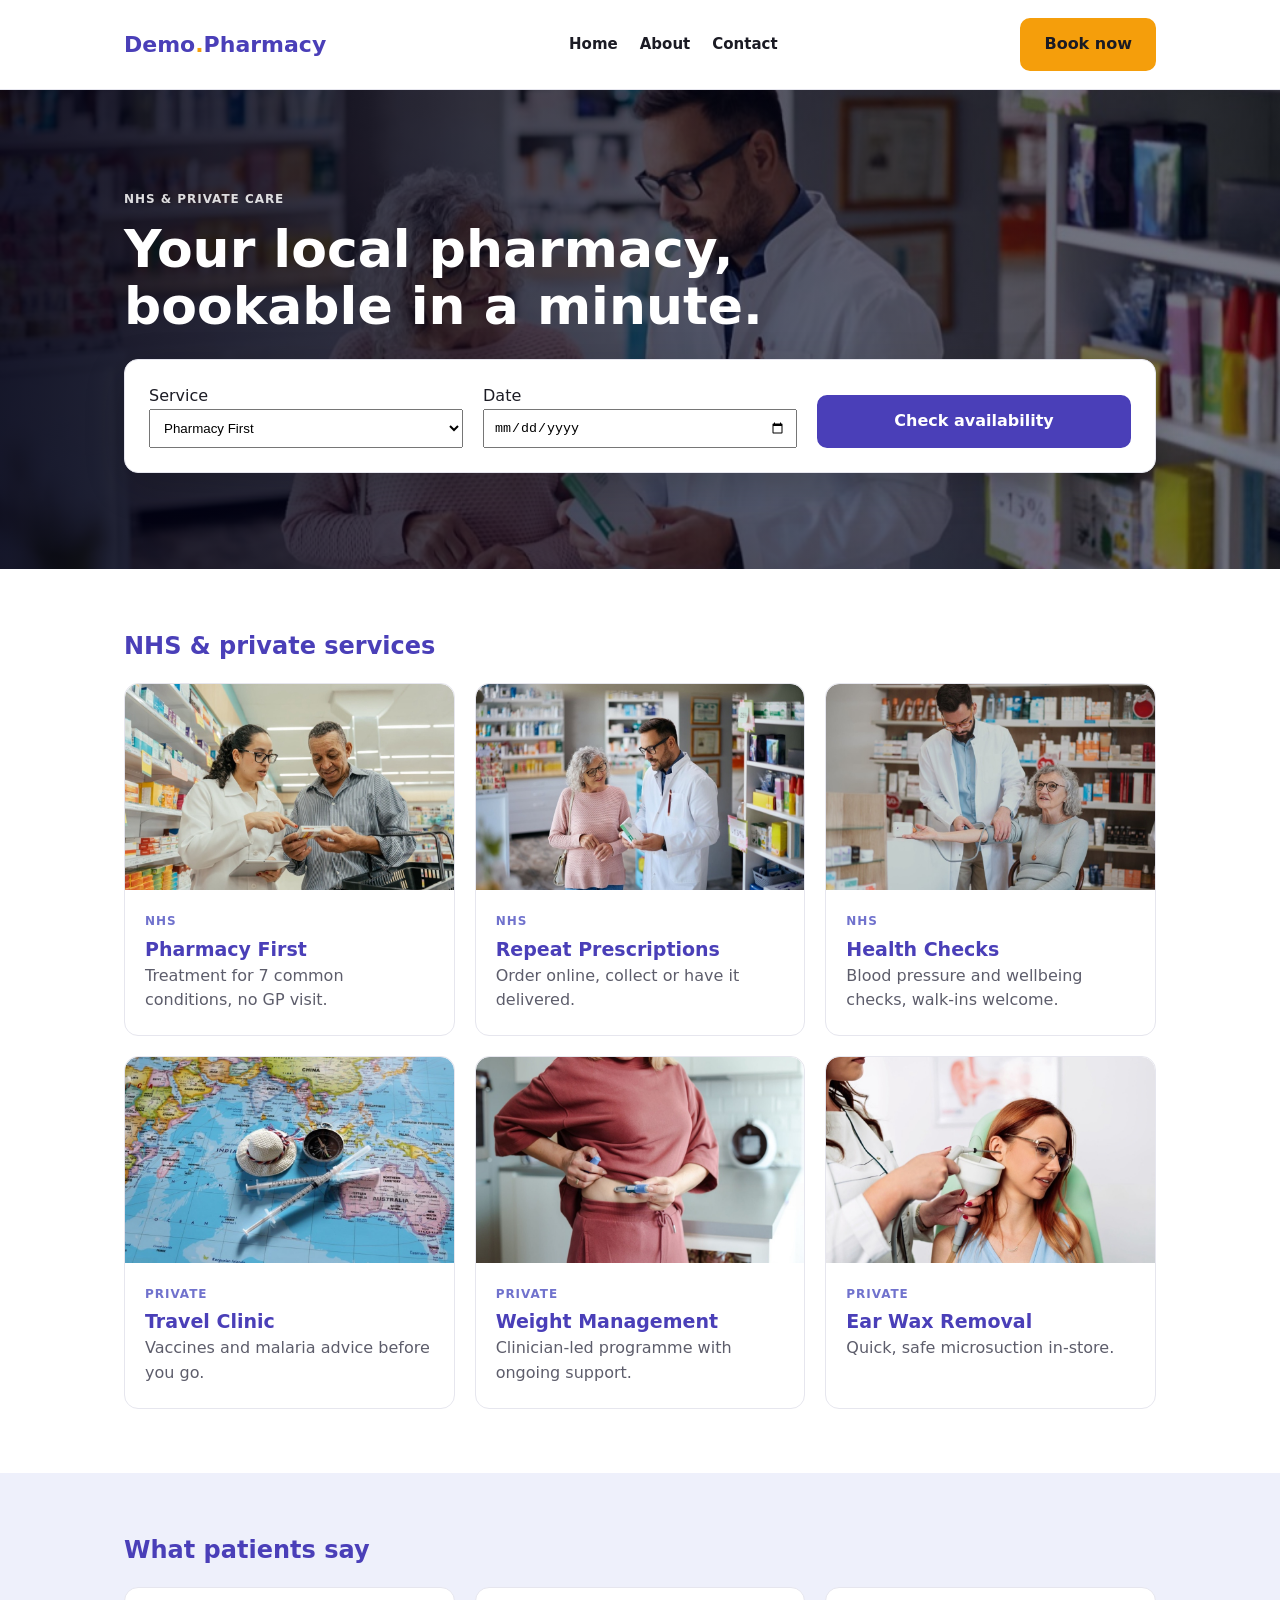
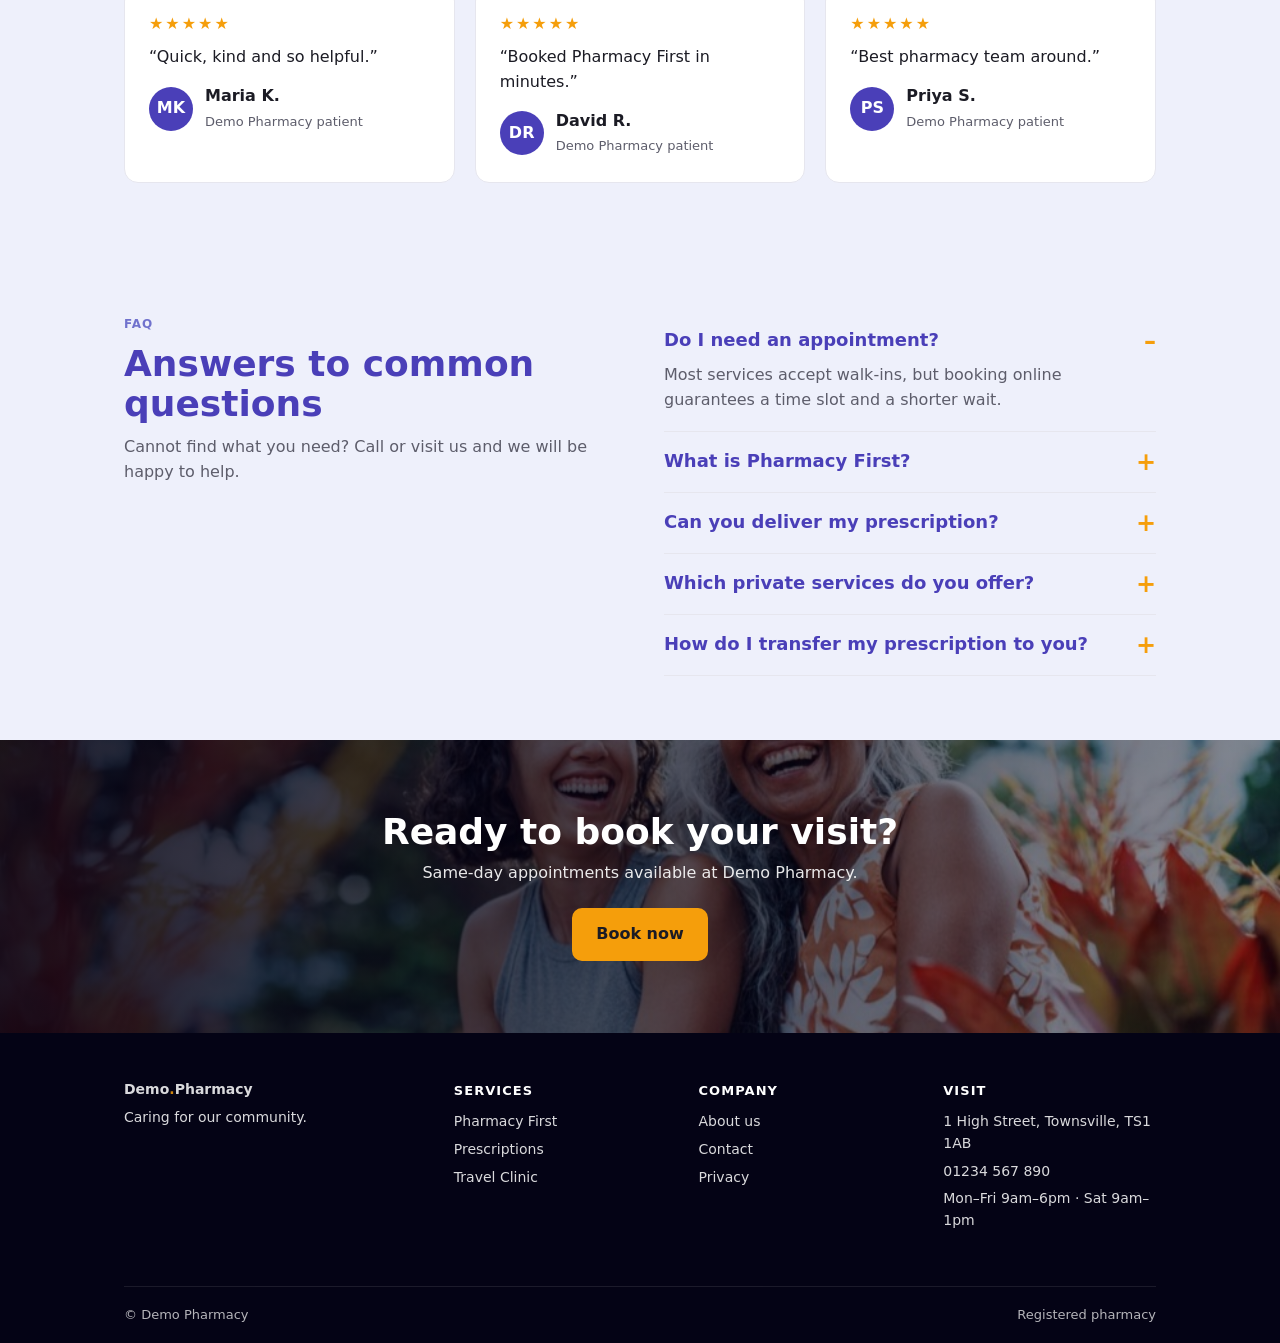
==== template.html @ 2a88455e "feat: add pharmacy theme suite demo with template gallery and live customiser Static, no-build demo " ====
<!doctype html><meta charset="utf-8"><meta name="viewport" content="width=device-width,initial-scale=1">
<link rel="stylesheet" href="base.css"><body></body>
<script type="module">
import { render, templates, DEFAULT_CONTENT } from './templates.js';
const q = new URLSearchParams(location.search), key = templates[q.get('t')] ? q.get('t') : 'compass', page = q.get('p') || 'home';
let C = DEFAULT_CONTENT;
const draw = () => document.body.innerHTML = render(key, page, C);
draw();
// Brand try-on + content channel (plan §5.4): shell posts CSS vars and page content.
addEventListener('message', e => {
  const { vars, content } = e.data || {};
  if (vars) for (const [k, v] of Object.entries(vars)) document.documentElement.style.setProperty(k, v);
  if (content) { C = { ...DEFAULT_CONTENT, ...content }; draw(); }
});
parent.postMessage({ type: 'ready', page }, '*');
</script>
---- base.css ----
/* Token contract (plan §5.1). Inputs set by theme.js; everything else derived. */
:root {
  --color-brand-primary: #4a3fb8;
  --color-brand-accent: #f59e0b;
  --font-heading: system-ui, sans-serif; --font-body: system-ui, sans-serif; --font-weight-heading: 700;
  --radius-card: 14px; --radius-btn: 10px;
  --color-brand-primary-hover: color-mix(in oklab, var(--color-brand-primary) 85%, black);
  --color-brand-primary-mid: color-mix(in oklab, var(--color-brand-primary) 75%, white);
  --color-brand-dark: color-mix(in oklab, var(--color-brand-primary) 55%, black);
  --color-brand-darkest: color-mix(in oklab, var(--color-brand-primary) 25%, black);
  --color-brand-light: color-mix(in oklab, var(--color-brand-primary) 8%, white);
  --color-brand-light-alt: color-mix(in oklab, var(--color-brand-accent) 10%, white);
  --color-brand-cta: var(--color-brand-accent);
  --ink: #1b1b24; --muted: #5d5d6b; --line: #e6e6ee;
}
* { box-sizing: border-box; margin: 0 }
body { font: 16px/1.55 var(--font-body); color: var(--ink); background: #fff }
h1, h2, h3 { font-family: var(--font-heading); font-weight: var(--font-weight-heading); line-height: 1.1; color: var(--color-brand-primary) }
a { color: inherit; text-decoration: none }
.wrap { max-width: 1080px; margin: 0 auto; padding: 0 24px }
.sec { padding: 64px 0 }
.btn { display: inline-block; padding: 12px 22px; border-radius: var(--radius-btn); font-weight: 700; background: var(--color-brand-primary); color: #fff; border: 2px solid var(--color-brand-primary) }
.btn:hover { background: var(--color-brand-primary-hover) }
.btn.cta { background: var(--color-brand-cta); border-color: var(--color-brand-cta); color: var(--ink) }
.btn.ghost { background: none; color: var(--color-brand-primary) }
.card { background: #fff; border: 1px solid var(--line); border-radius: var(--radius-card); padding: 24px }
.tag { font-size: 12px; letter-spacing: .08em; text-transform: uppercase; font-weight: 700; color: var(--color-brand-primary-mid) }
.ph { background: linear-gradient(135deg, var(--color-brand-primary-mid), var(--color-brand-accent)); border-radius: var(--radius-card); min-height: 280px }
.muted { color: var(--muted) }
.grid { display: grid; gap: 20px }
.g2 { grid-template-columns: repeat(2, 1fr) } .g3 { grid-template-columns: repeat(3, 1fr) }
header.h { border-bottom: 1px solid var(--line) }
header.h .wrap { display: flex; align-items: center; justify-content: space-between; padding-top: 18px; padding-bottom: 18px; gap: 16px; flex-wrap: wrap }
header.h nav { display: flex; gap: 22px; font-weight: 600; font-size: 15px }
.logo { font: var(--font-weight-heading) 22px var(--font-heading); color: var(--color-brand-primary) }
.logo b { color: var(--color-brand-accent) }
header.centered .wrap { flex-direction: column }
.hero-pad { padding: 72px 0 }
.light { background: var(--color-brand-light) }
.dark { background: var(--color-brand-darkest); color: #fff }
.dark h2, .dark h3, .dark .logo { color: #fff }
footer > .wrap { padding-top: 40px; padding-bottom: 40px; display: flex; justify-content: space-between; gap: 24px; flex-wrap: wrap }
.stars { color: var(--color-brand-accent); letter-spacing: 2px }
.bento { grid-template-columns: repeat(4, 1fr); grid-auto-rows: 150px }
.bento .card:first-child { grid-column: span 2; grid-row: span 2; background: var(--color-brand-primary); color: #fff }
.bento .card:first-child h3 { color: #fff }
.row { display: flex; justify-content: space-between; padding: 18px 0; border-bottom: 1px solid var(--line); gap: 16px }
@media (max-width: 720px) { .g2, .g3, .bento { grid-template-columns: 1fr } .bento .card:first-child { grid-column: auto; grid-row: auto } header.h nav { display: none } }

/* ---- imagery ---- */
.pic { width: 100%; height: 100%; display: block; object-fit: cover; border-radius: var(--radius-card) }
.frame-img { position: relative; min-height: 340px } .frame-img .pic { position: absolute; inset: 0 }
.bgimg { position: relative; background-size: cover; background-position: center; color: #fff; isolation: isolate }
.bgimg::before { content: ""; position: absolute; inset: 0; z-index: -1; background: linear-gradient(90deg, color-mix(in oklab, var(--color-brand-darkest) 88%, transparent), color-mix(in oklab, var(--color-brand-darkest) 45%, transparent)) }
.bgimg h1, .bgimg h2, .bgimg h3 { color: #fff }
.bgimg .tag { color: #fff; opacity: .85 }
.simg { aspect-ratio: 16/10; overflow: hidden; border-radius: var(--radius-card) var(--radius-card) 0 0 }
.simg .pic { border-radius: 0; transition: transform .4s } .scard:hover .simg .pic { transform: scale(1.05) }
.scard { background: #fff; border: 1px solid var(--line); border-radius: var(--radius-card); overflow: hidden }
.scard .b { padding: 18px 20px 22px } .scard h3 { font-size: 19px; margin: 6px 0 4px }
.ovl { position: relative; overflow: hidden; border-radius: var(--radius-card); color: #fff; min-height: 150px; isolation: isolate }
.ovl .pic { position: absolute; inset: 0; z-index: -2; border-radius: 0 } .ovl::before { content: ""; position: absolute; inset: 0; z-index: -1; background: linear-gradient(0deg, color-mix(in oklab, var(--color-brand-darkest) 85%, transparent), transparent 70%) }
.ovl .t { position: absolute; left: 18px; right: 18px; bottom: 16px } .ovl h3 { color: #fff; font-size: 20px }
.bento .ovl { min-height: 0 }
.faq details { border-bottom: 1px solid var(--line); padding: 18px 0 }
.faq summary { cursor: pointer; font: var(--font-weight-heading) 18px var(--font-heading); color: var(--color-brand-primary); list-style: none; display: flex; justify-content: space-between; gap: 16px }
.faq summary::after { content: "+"; font-size: 24px; line-height: 1; color: var(--color-brand-accent) } .faq details[open] summary::after { content: "–" }
.faq details p { margin-top: 10px; color: var(--muted); max-width: 640px }
.avatar { width: 44px; height: 44px; border-radius: 50%; background: var(--color-brand-primary); color: #fff; display: grid; place-items: center; font-weight: 700; flex: none }
.avatar.lg { width: 84px; height: 84px; font-size: 28px; margin-bottom: 14px; background: linear-gradient(135deg, var(--color-brand-primary-mid), var(--color-brand-accent)) }
.who { display: flex; gap: 12px; align-items: center; margin-top: 14px }
.cta-band { padding: 72px 0; text-align: center } .cta-band h2 { font-size: 36px; margin-bottom: 10px } .cta-band p { max-width: 520px; margin: 0 auto 22px; opacity: .9 }
.fcols { display: grid; grid-template-columns: 1.4fr 1fr 1fr 1fr; gap: 32px; padding: 48px 0 }
.fcols h4 { margin-bottom: 10px; font-size: 13px; text-transform: uppercase; letter-spacing: .08em } .fcols a, .fcols p { display: block; margin-bottom: 6px; opacity: .85; font-size: 14px }
.fbar { border-top: 1px solid #ffffff22; padding: 18px 0; font-size: 13px; opacity: .7; display: flex; justify-content: space-between; gap: 12px; flex-wrap: wrap }
footer.light .fbar { border-color: var(--line) }
footer.photo { display: grid; grid-template-columns: 1fr 1.4fr }
footer.photo > .pimg { position: relative; min-height: 280px } footer.photo > .pimg .pic { position: absolute; inset: 0; border-radius: 0 }
@media (max-width: 720px) { .fcols, footer.photo { grid-template-columns: 1fr } }
footer.photo > .wrap { display: block; margin: 0; max-width: none; align-self: center; padding-top: 40px; padding-bottom: 0 }
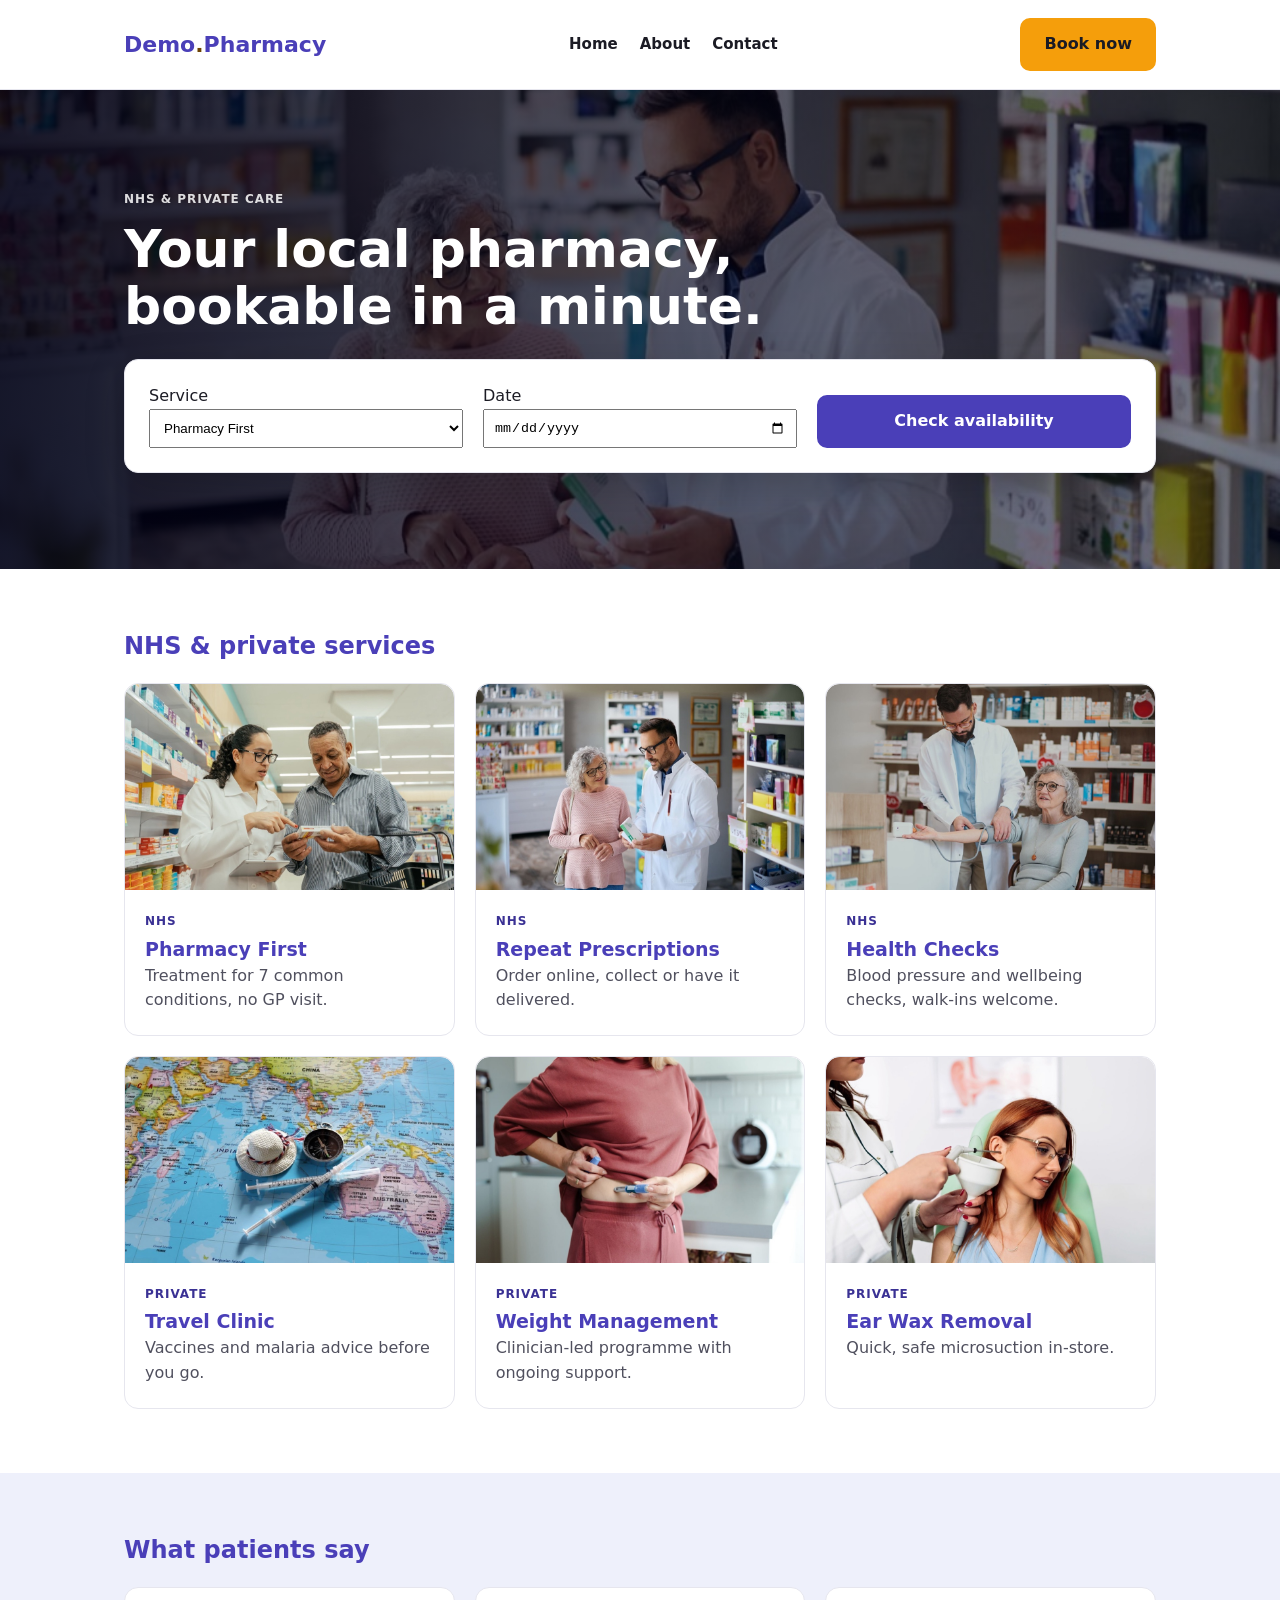
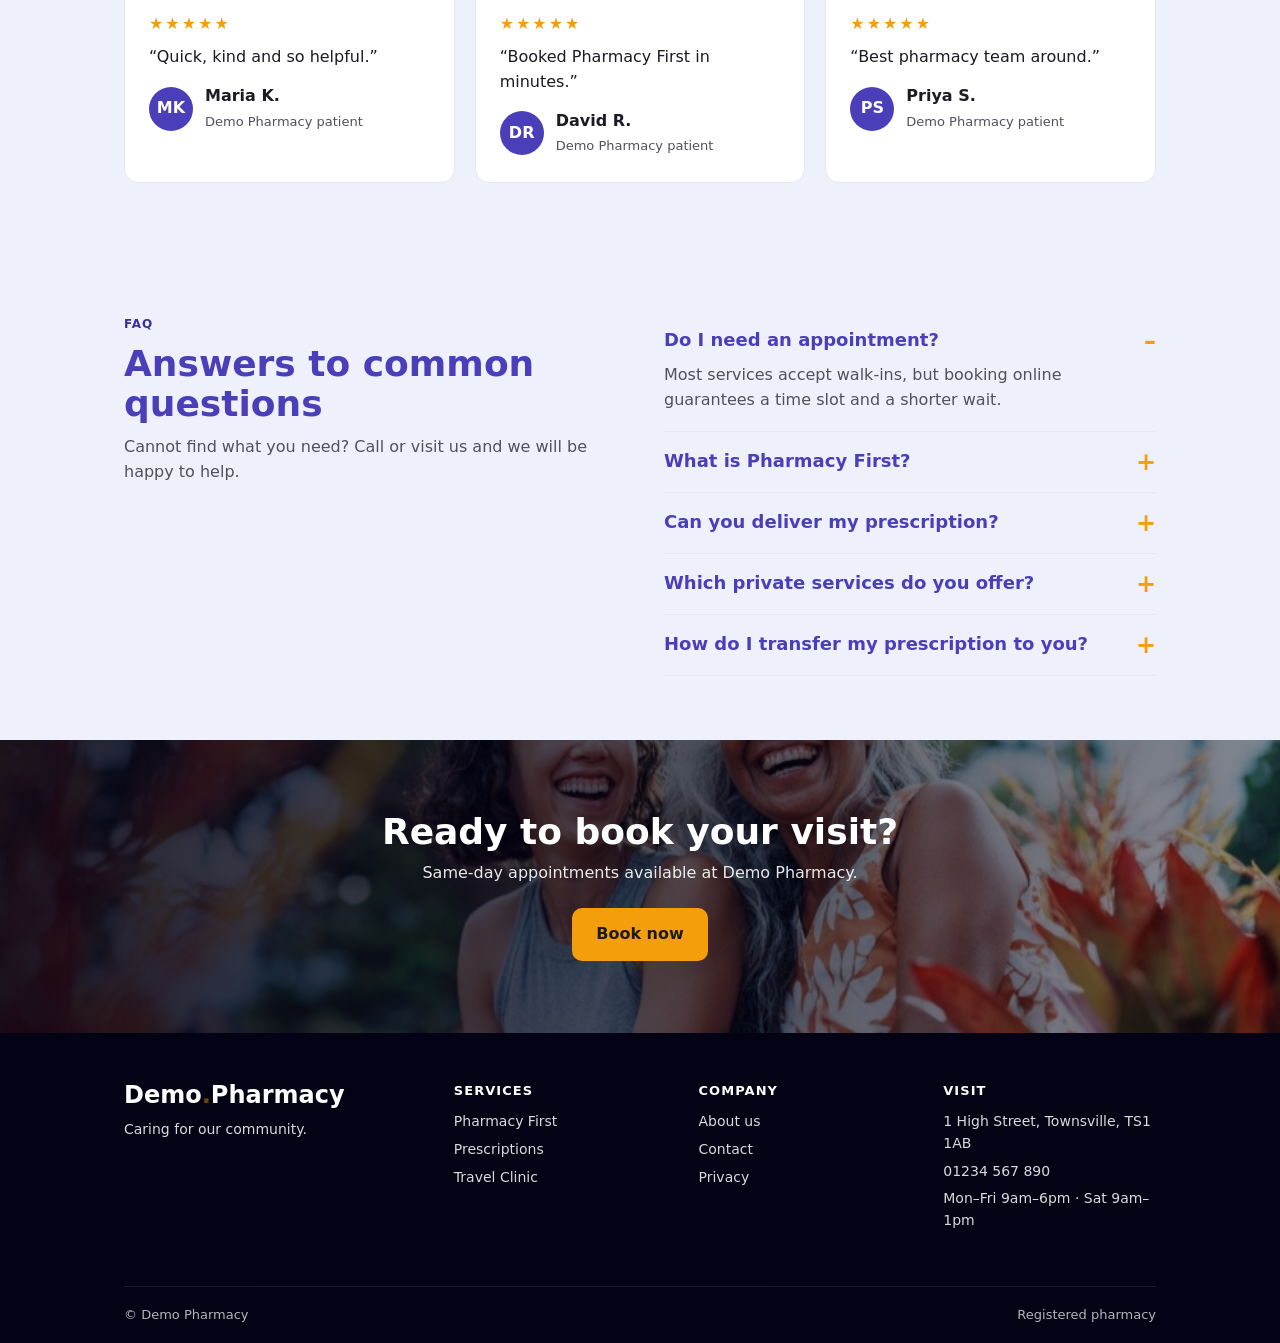
==== commit b6dff010: "Refactor template and service rendering; enhance theme support and performance metrics - Updated tem" ====
--- a/template.html
+++ b/template.html
@@ -1,16 +1,21 @@
-<!doctype html><meta charset="utf-8"><meta name="viewport" content="width=device-width,initial-scale=1">
-<link rel="stylesheet" href="base.css"><body></body>
+<!doctype html><html lang="en"><meta charset="utf-8"><title>Demo pharmacy website</title><meta name="description" content="Pharmacy website template preview: NHS and private services, booking and contact details."><link rel="icon" href="data:,"><meta name="viewport" content="width=device-width,initial-scale=1">
+<link rel="stylesheet" href="base.css"><link rel="preconnect" href="https://fonts.googleapis.com"><link rel="preconnect" href="https://fonts.gstatic.com" crossorigin><link rel="stylesheet" href="https://fonts.googleapis.com/css2?family=Geist:wght@400..800&family=IBM+Plex+Sans:wght@400;600;700&family=Inter:wght@400..800&family=Nunito:wght@400..800&family=Plus+Jakarta+Sans:wght@400..800&family=Poppins:wght@400;600;700&display=swap"><body></body>
 <script type="module">
 import { render, templates, DEFAULT_CONTENT } from './templates.js';
+import { toVars } from './theme.js';
 const q = new URLSearchParams(location.search), key = templates[q.get('t')] ? q.get('t') : 'compass', page = q.get('p') || 'home';
-let C = DEFAULT_CONTENT;
-const draw = () => document.body.innerHTML = render(key, page, C);
+let C = DEFAULT_CONTENT, X = {};
+const draw = () => { document.body.innerHTML = render(key, page, C, X); document.title = `${C.name} | ${page}`; };
 draw();
+// ?theme=1 applies the design's own default brand (used by the Lighthouse run and for direct links).
+if (q.get('theme') && templates[key]) for (const [k, v] of Object.entries(toVars(templates[key].theme))) document.documentElement.style.setProperty(k, v);
 // Brand try-on + content channel (plan §5.4): shell posts CSS vars and page content.
 addEventListener('message', e => {
-  const { vars, content } = e.data || {};
+  const { vars, content, extra } = e.data || {};
   if (vars) for (const [k, v] of Object.entries(vars)) document.documentElement.style.setProperty(k, v);
-  if (content) { C = { ...DEFAULT_CONTENT, ...content }; draw(); }
+  if (content) C = { ...DEFAULT_CONTENT, ...content };
+  if (extra) X = extra;
+  if (content || extra) draw();
 });
 parent.postMessage({ type: 'ready', page }, '*');
 </script>
--- a/base.css
+++ b/base.css
@@ -11,7 +11,8 @@
   --color-brand-light: color-mix(in oklab, var(--color-brand-primary) 8%, white);
   --color-brand-light-alt: color-mix(in oklab, var(--color-brand-accent) 10%, white);
   --color-brand-cta: var(--color-brand-accent);
-  --ink: #1b1b24; --muted: #5d5d6b; --line: #e6e6ee;
+  --color-brand-accent-text: color-mix(in oklab, var(--color-brand-accent) 55%, black); /* accent as readable text */
+  --ink: #1b1b24; --muted: #50505e; --line: #e6e6ee;
 }
 * { box-sizing: border-box; margin: 0 }
 body { font: 16px/1.55 var(--font-body); color: var(--ink); background: #fff }
@@ -24,7 +25,7 @@
 .btn.cta { background: var(--color-brand-cta); border-color: var(--color-brand-cta); color: var(--ink) }
 .btn.ghost { background: none; color: var(--color-brand-primary) }
 .card { background: #fff; border: 1px solid var(--line); border-radius: var(--radius-card); padding: 24px }
-.tag { font-size: 12px; letter-spacing: .08em; text-transform: uppercase; font-weight: 700; color: var(--color-brand-primary-mid) }
+.tag { font-size: 12px; letter-spacing: .08em; text-transform: uppercase; font-weight: 700; color: color-mix(in oklab, var(--color-brand-primary) 85%, black) }
 .ph { background: linear-gradient(135deg, var(--color-brand-primary-mid), var(--color-brand-accent)); border-radius: var(--radius-card); min-height: 280px }
 .muted { color: var(--muted) }
 .grid { display: grid; gap: 20px }
@@ -33,7 +34,7 @@
 header.h .wrap { display: flex; align-items: center; justify-content: space-between; padding-top: 18px; padding-bottom: 18px; gap: 16px; flex-wrap: wrap }
 header.h nav { display: flex; gap: 22px; font-weight: 600; font-size: 15px }
 .logo { font: var(--font-weight-heading) 22px var(--font-heading); color: var(--color-brand-primary) }
-.logo b { color: var(--color-brand-accent) }
+.logo b { color: var(--color-brand-accent-text) }
 header.centered .wrap { flex-direction: column }
 .hero-pad { padding: 72px 0 }
 .light { background: var(--color-brand-light) }
@@ -71,10 +72,12 @@
 .who { display: flex; gap: 12px; align-items: center; margin-top: 14px }
 .cta-band { padding: 72px 0; text-align: center } .cta-band h2 { font-size: 36px; margin-bottom: 10px } .cta-band p { max-width: 520px; margin: 0 auto 22px; opacity: .9 }
 .fcols { display: grid; grid-template-columns: 1.4fr 1fr 1fr 1fr; gap: 32px; padding: 48px 0 }
-.fcols h4 { margin-bottom: 10px; font-size: 13px; text-transform: uppercase; letter-spacing: .08em } .fcols a, .fcols p { display: block; margin-bottom: 6px; opacity: .85; font-size: 14px }
+.fcols .fh { opacity: 1; font-size: 13px; margin: 0 0 10px; font-weight: 700; font-size: 13px; text-transform: uppercase; letter-spacing: .08em } .fcols a, .fcols p { display: block; margin-bottom: 6px; opacity: .85; font-size: 14px }
 .fbar { border-top: 1px solid #ffffff22; padding: 18px 0; font-size: 13px; opacity: .7; display: flex; justify-content: space-between; gap: 12px; flex-wrap: wrap }
 footer.light .fbar { border-color: var(--line) }
 footer.photo { display: grid; grid-template-columns: 1fr 1.4fr }
 footer.photo > .pimg { position: relative; min-height: 280px } footer.photo > .pimg .pic { position: absolute; inset: 0; border-radius: 0 }
 @media (max-width: 720px) { .fcols, footer.photo { grid-template-columns: 1fr } }
 footer.photo > .wrap { display: block; margin: 0; max-width: none; align-self: center; padding-top: 40px; padding-bottom: 0 }
+footer.light .fbar { opacity: 1; color: var(--muted) }
+.fcols .logo { opacity: 1; font-size: 24px; margin: 0 }
